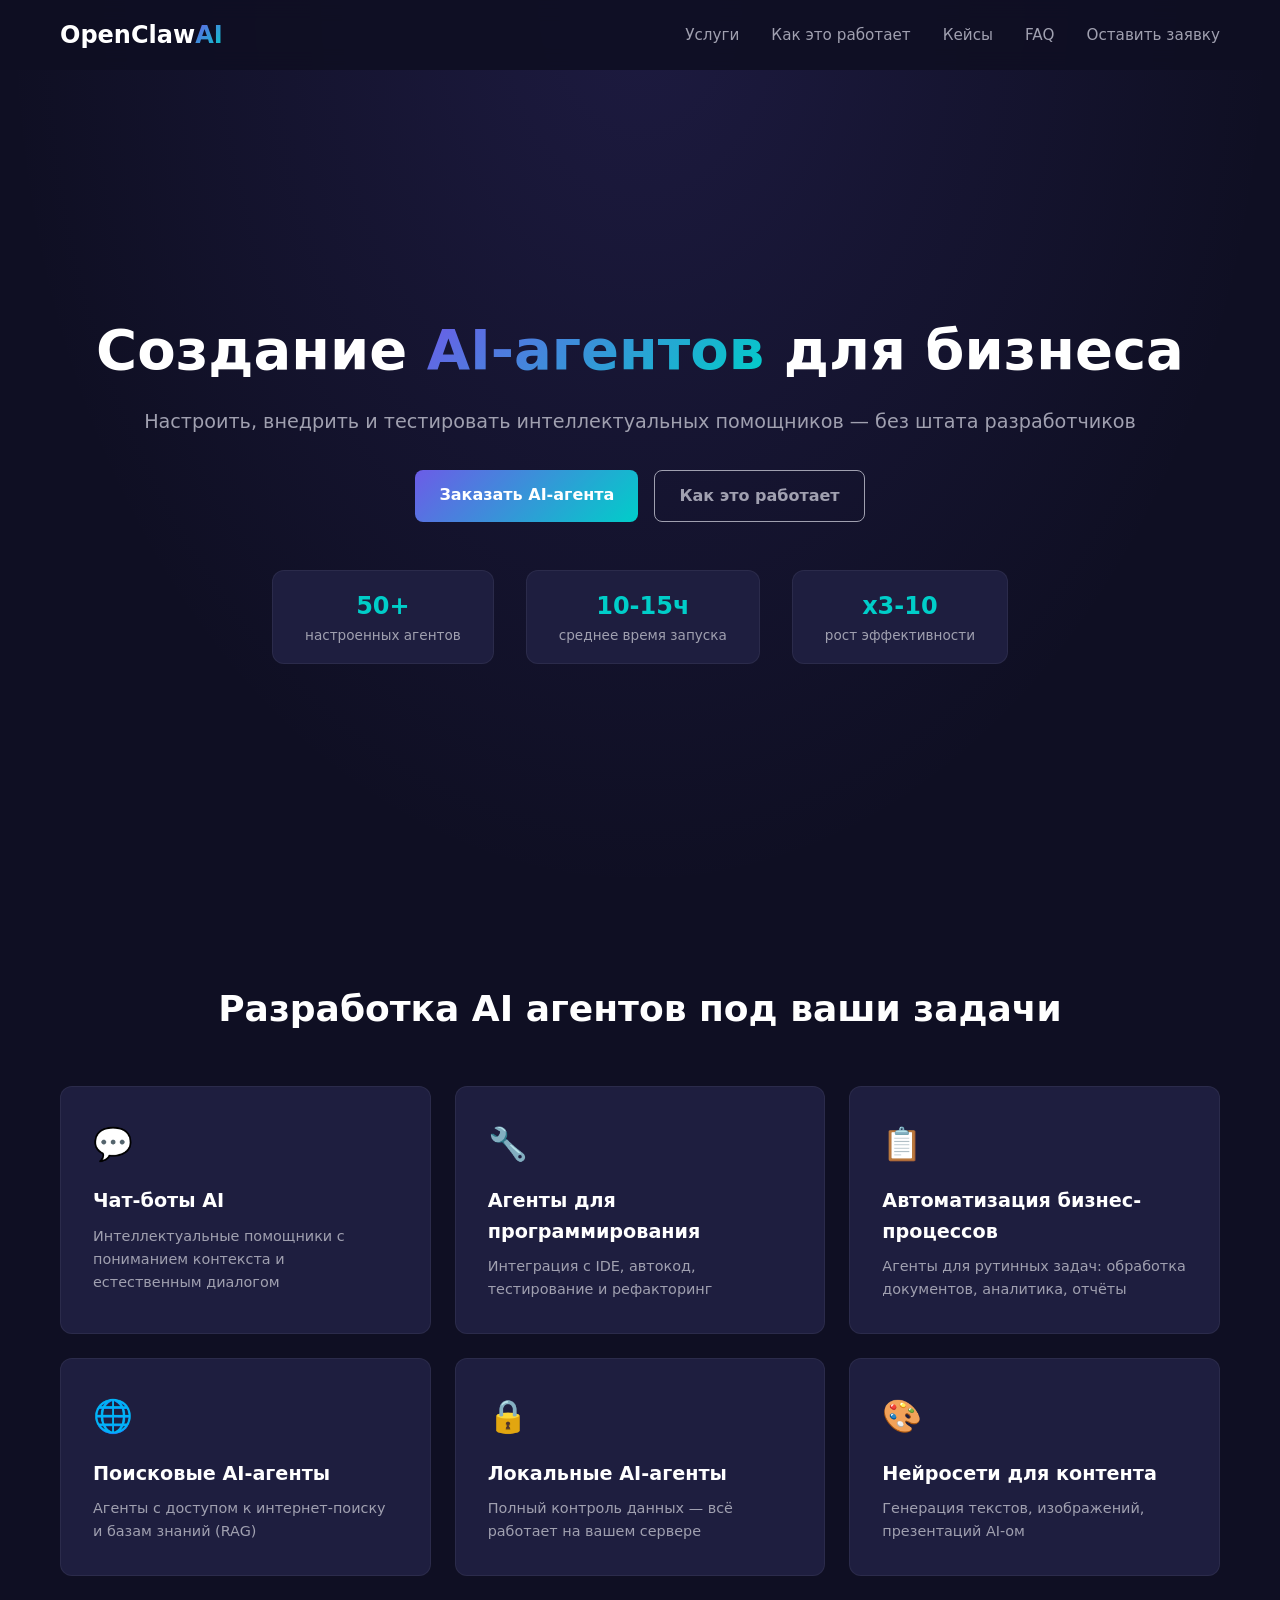
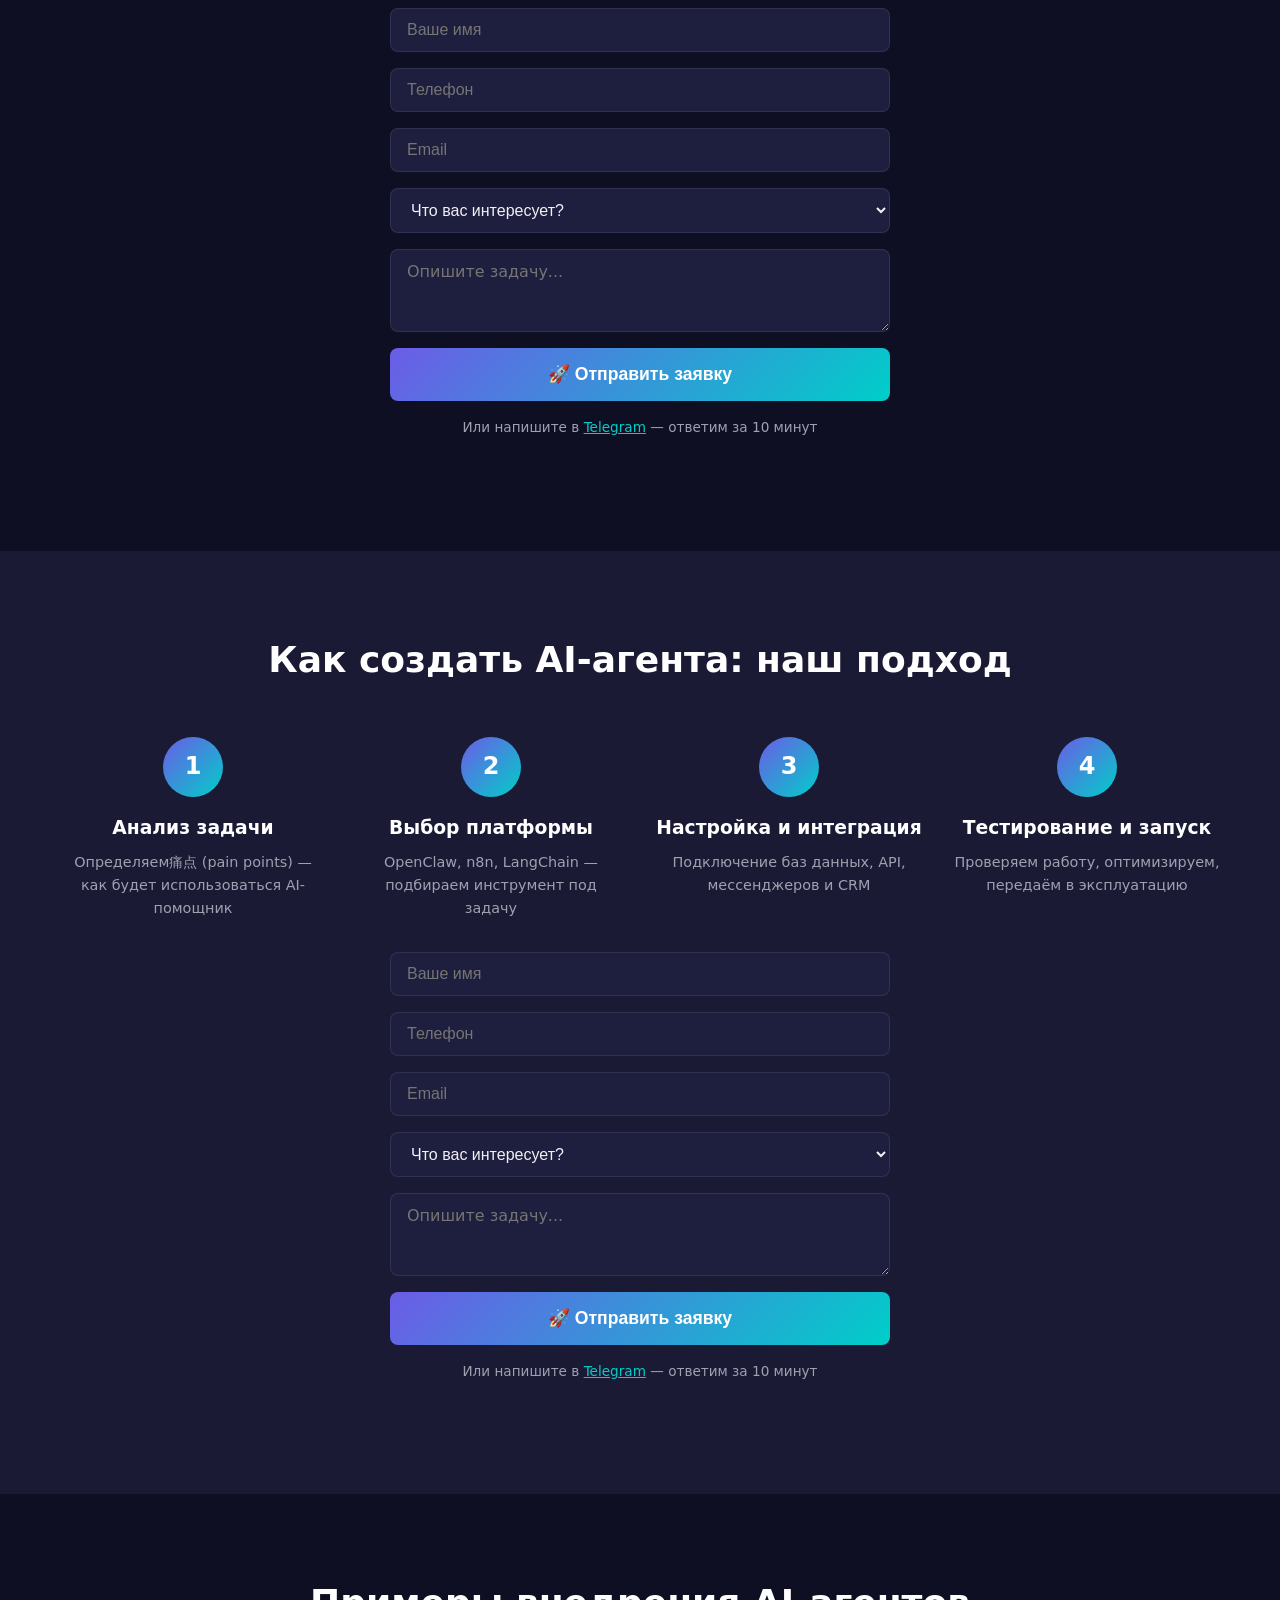
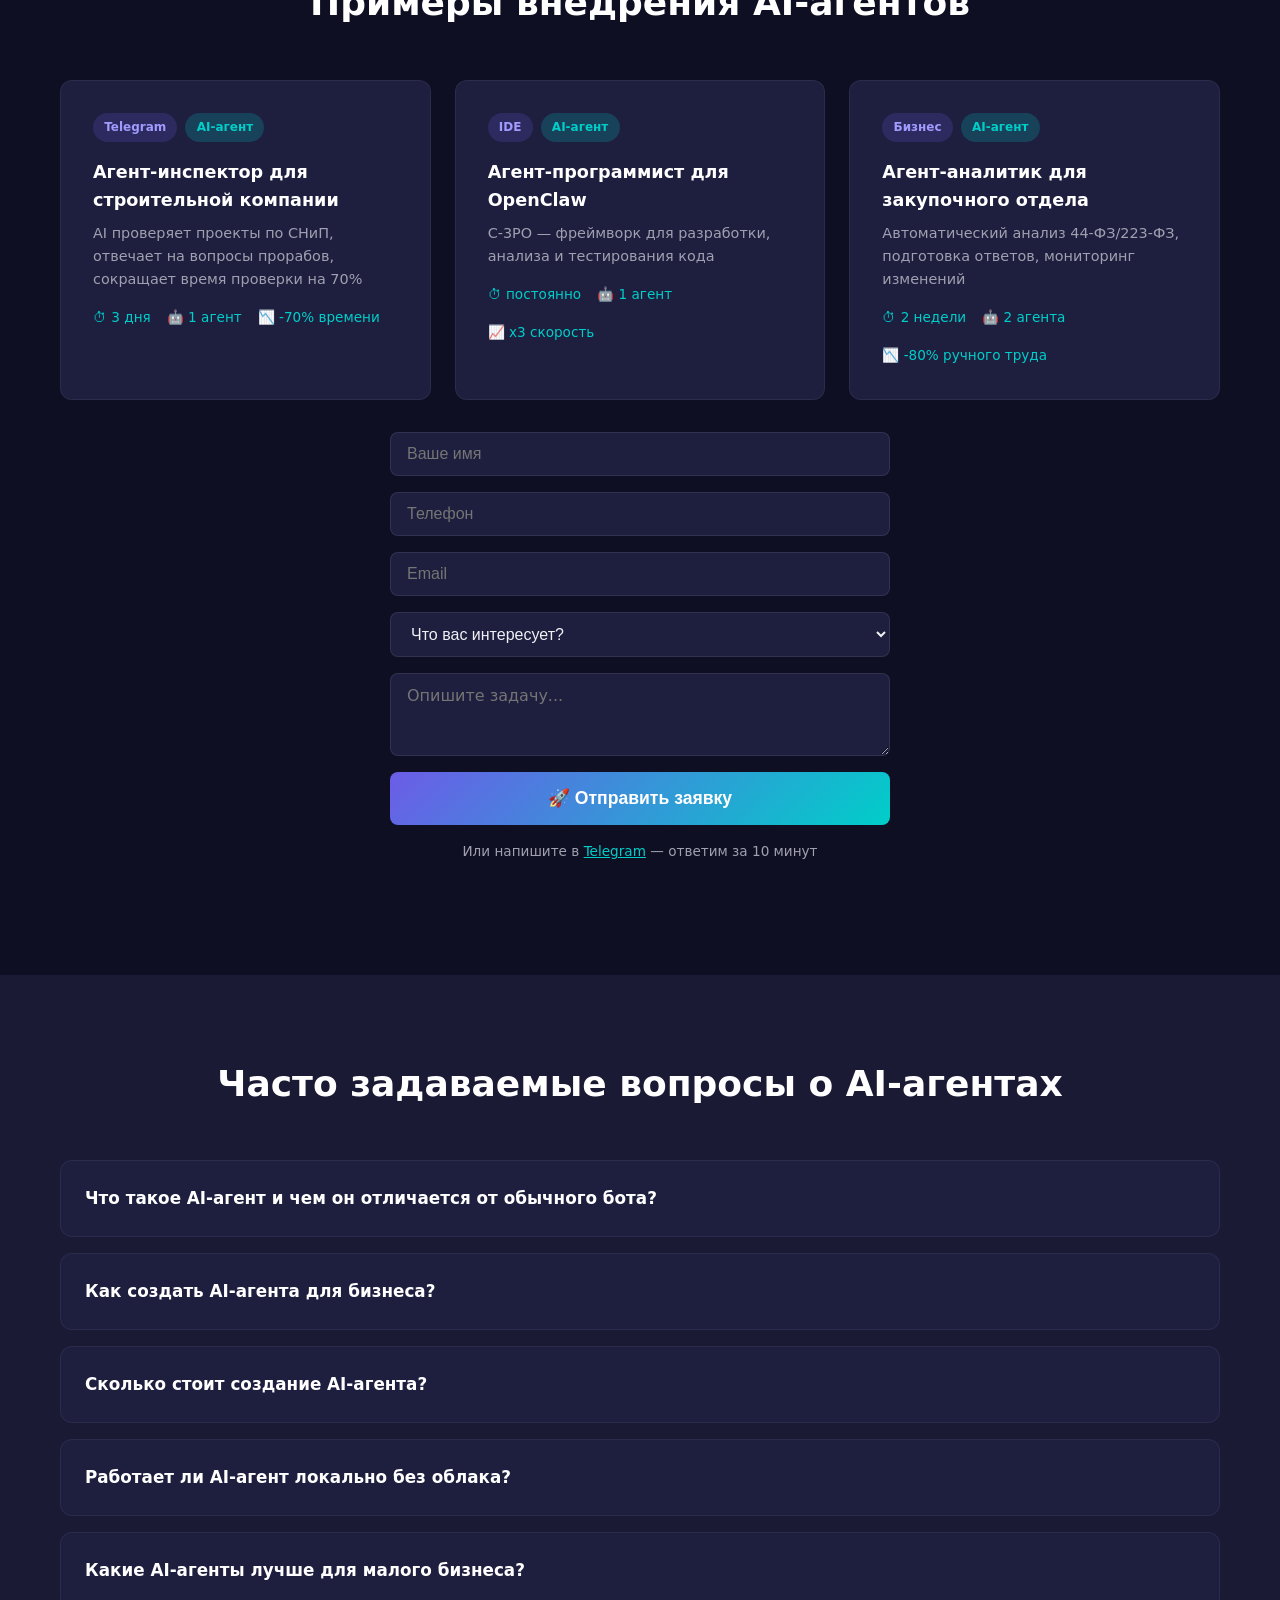
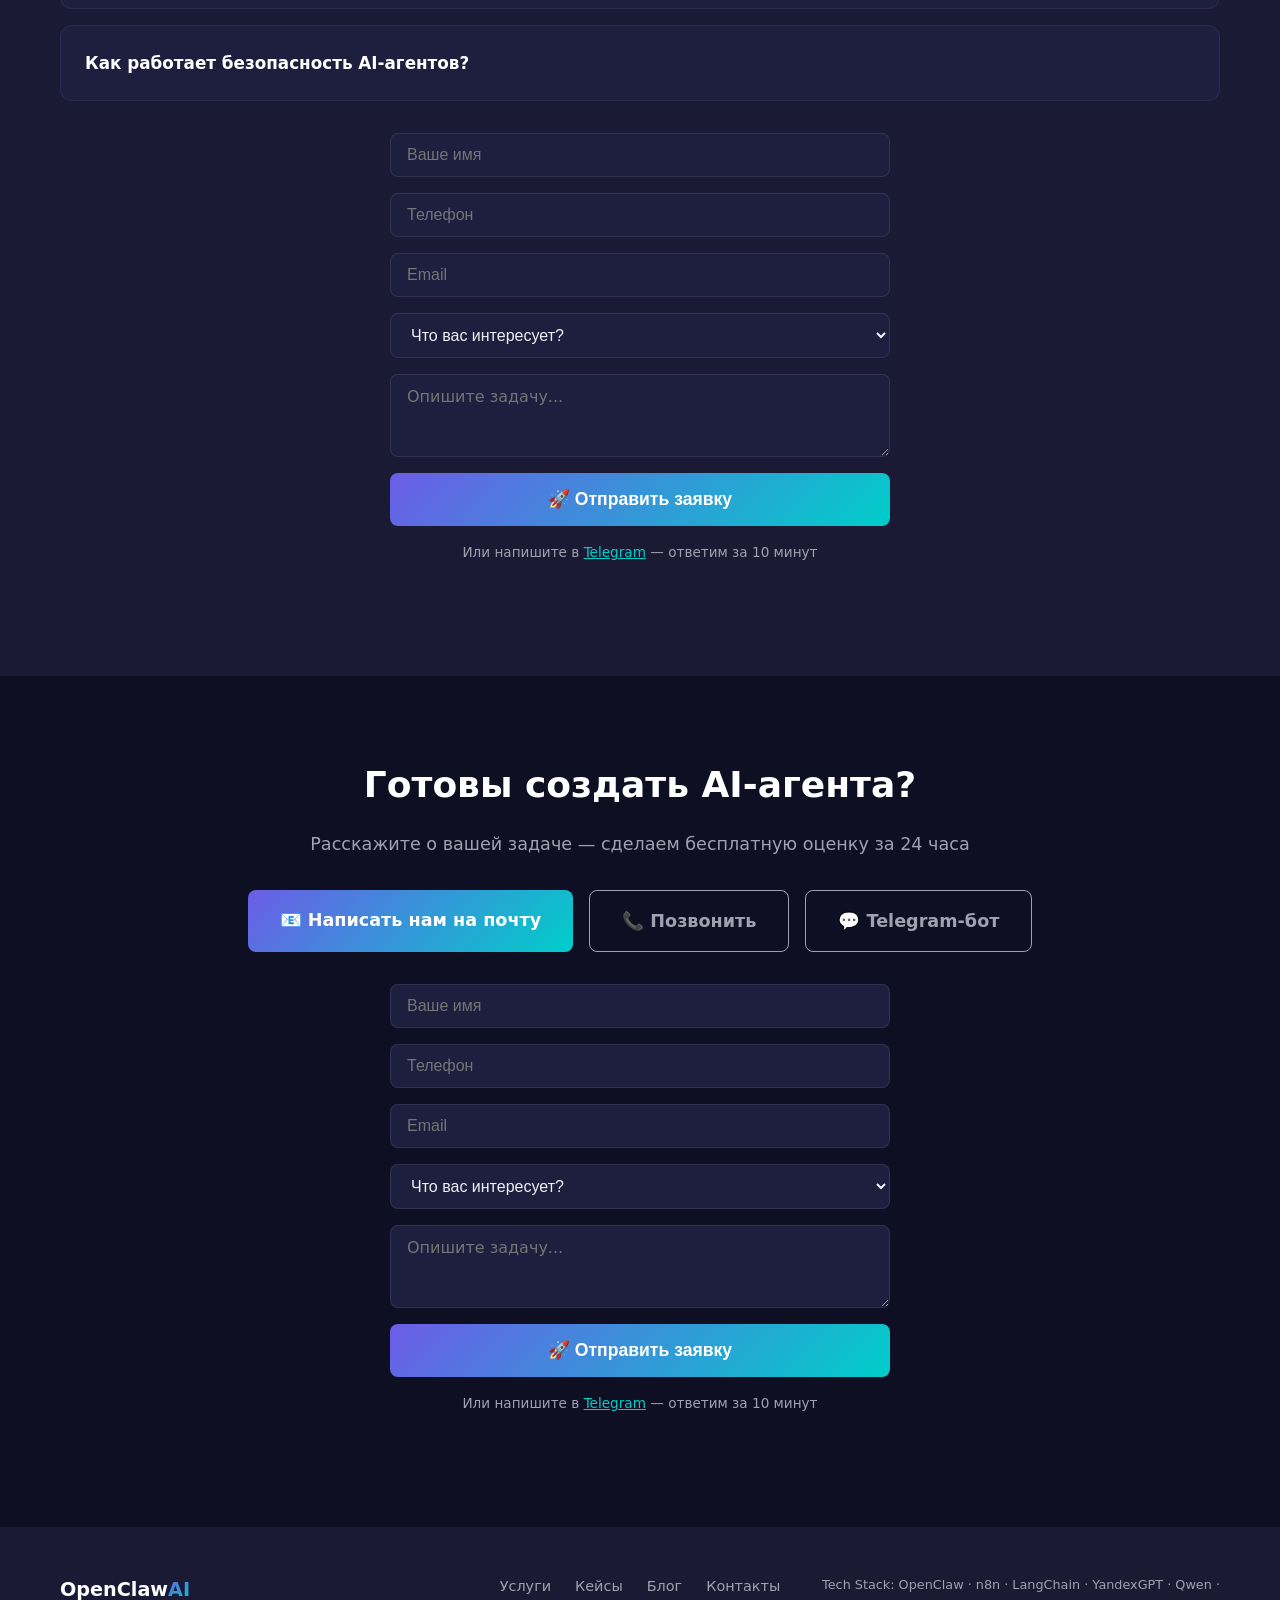
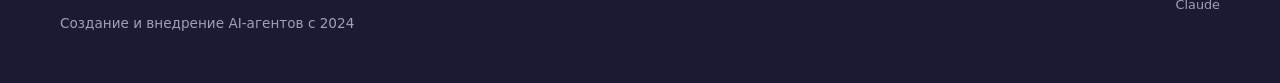
==== ai-agents/index.html @ 9d43ee9a "Initial commit: 2 лендинга на основе Wordstat - ai-agents/: лендинг по AI-агентам (10,718 запросов/м" ====
<!DOCTYPE html>
<html lang="ru">
<head>
    <meta charset="UTF-8">
    <meta name="viewport" content="width=device-width, initial-scale=1.0">
    <meta name="description" content="Создание AI-агентов для бизнеса: автоматизация, интеграция, нейросети. Узнайте, как создать AI-агента за 10 часов.">
    <meta name="keywords" content="ai агенты, создание ai агента, нейросети, автоматизация бизнеса, openclaw, llm, агентное программирование">
    <title>AI-Агенты: Создание, Настройка, Внедрение | OpenClaw Solutions</title>
    <link rel="stylesheet" href="style.css">
</head>
<!-- Wordstat-based landing page — Generated 2026-04-04 -->
<!-- Source: Yandex Wordstat API (фразы + региональный анализ) -->
<body>
    <!-- Header -->
    <header class="hero">
        <nav>
            <div class="container nav-flex">
                <a href="#" class="logo">OpenClaw<span class="accent">AI</span></a>
                <ul class="menu">
                    <li><a href="#services">Услуги</a></li>
                    <li><a href="#how-it-works">Как это работает</a></li>
                    <li><a href="#cases">Кейсы</a></li>
                    <li><a href="#faq">FAQ</a></li>
                    <li><a href="#contact" class="btn-cta">Оставить заявку</a></li>
                </ul>
            </div>
        </nav>
        <div class="container hero-content">
            <h1>Создание <span class="accent">AI-агентов</span> для бизнеса</h1>
            <p class="hero-sub">Настроить, внедрить и тестировать интеллектуальных помощников — без штата разработчиков</p>
            <div class="hero-actions">
                <a href="#contact" class="btn-primary">Заказать AI-агента</a>
                <a href="#how-it-works" class="btn-secondary">Как это работает</a>
            </div>
            <div class="hero-stats">
                <div class="stat">
                    <div class="stat-number">50+</div>
                    <div class="stat-label">настроенных агентов</div>
                </div>
                <div class="stat">
                    <div class="stat-number">10-15ч</div>
                    <div class="stat-label">среднее время запуска</div>
                </div>
                <div class="stat">
                    <div class="stat-number">x3-10</div>
                    <div class="stat-label">рост эффективности</div>
                </div>
            </div>
        </div>
    </header>

    <main>
        <section id="services" class="services">
            <div class="container">
                <h2>Разработка AI агентов под ваши задачи</h2>
                <div class="services-grid">
                    <div class="service-card">
                        <div class="service-icon">💬</div>
                        <h3>Чат-боты AI</h3>
                        <p>Интеллектуальные помощники с пониманием контекста и естественным диалогом</p>
                    </div>
                    <div class="service-card">
                        <div class="service-icon">🔧</div>
                        <h3>Агенты для программирования</h3>
                        <p>Интеграция с IDE, автокод, тестирование и рефакторинг</p>
                    </div>
                    <div class="service-card">
                        <div class="service-icon">📋</div>
                        <h3>Автоматизация бизнес-процессов</h3>
                        <p>Агенты для рутинных задач: обработка документов, аналитика, отчёты</p>
                    </div>
                    <div class="service-card">
                        <div class="service-icon">🌐</div>
                        <h3>Поисковые AI-агенты</h3>
                        <p>Агенты с доступом к интернет-поиску и базам знаний (RAG)</p>
                    </div>
                    <div class="service-card">
                        <div class="service-icon">🔒</div>
                        <h3>Локальные AI-агенты</h3>
                        <p>Полный контроль данных — всё работает на вашем сервере</p>
                    </div>
                    <div class="service-card">
                        <div class="service-icon">🎨</div>
                        <h3>Нейросети для контента</h3>
                        <p>Генерация текстов, изображений, презентаций AI-ом</p>
                    </div>
                </div>
            </div>
                        <div class="form-container">
                    <form class="contact-form" id="contactForm">
                        <input type="text" name="name" placeholder="Ваше имя" required>
                        <input type="tel" name="phone" placeholder="Телефон" required>
                        <input type="email" name="email" placeholder="Email">
                        <select name="service">
                            <option value="" disabled selected>Что вас интересует?</option>
                            <option>Чат-бот AI</option>
                            <option>Агент для программирования</option>
                            <option>Автоматизация</option>
                            <option>Локальный AI-агент</option>
                            <option>Нейросети для контента</option>
                            <option>Другое</option>
                        </select>
                        <textarea name="message" rows="3" placeholder="Опишите задачу..."></textarea>
                        <button type="submit" class="btn-primary btn-large" style="width:100%;border:none;cursor:pointer;">🚀 Отправить заявку</button>
                    </form>
                    <p style="text-align:center;margin-top:1rem;color:var(--gray);font-size:0.85rem;">Или напишите в <a href="https://t.me/vzmOpenClaw_Bot" style="color:var(--accent);">Telegram</a> — ответим за 10 минут</p>
                </div></section>

        <section id="how-it-works" class="steps">
            <div class="container">
                <h2>Как создать AI-агента: наш подход</h2>
                <div class="steps-grid">
                    <div class="step">
                        <div class="step-num">1</div>
                        <h3>Анализ задачи</h3>
                        <p>Определяем痛点 (pain points) — как будет использоваться AI-помощник</p>
                    </div>
                    <div class="step">
                        <div class="step-num">2</div>
                        <h3>Выбор платформы</h3>
                        <p>OpenClaw, n8n, LangChain — подбираем инструмент под задачу</p>
                    </div>
                    <div class="step">
                        <div class="step-num">3</div>
                        <h3>Настройка и интеграция</h3>
                        <p>Подключение баз данных, API, мессенджеров и CRM</p>
                    </div>
                    <div class="step">
                        <div class="step-num">4</div>
                        <h3>Тестирование и запуск</h3>
                        <p>Проверяем работу, оптимизируем, передаём в эксплуатацию</p>
                    </div>
                </div>
            </div>
                        <div class="form-container">
                    <form class="contact-form" id="contactForm">
                        <input type="text" name="name" placeholder="Ваше имя" required>
                        <input type="tel" name="phone" placeholder="Телефон" required>
                        <input type="email" name="email" placeholder="Email">
                        <select name="service">
                            <option value="" disabled selected>Что вас интересует?</option>
                            <option>Чат-бот AI</option>
                            <option>Агент для программирования</option>
                            <option>Автоматизация</option>
                            <option>Локальный AI-агент</option>
                            <option>Нейросети для контента</option>
                            <option>Другое</option>
                        </select>
                        <textarea name="message" rows="3" placeholder="Опишите задачу..."></textarea>
                        <button type="submit" class="btn-primary btn-large" style="width:100%;border:none;cursor:pointer;">🚀 Отправить заявку</button>
                    </form>
                    <p style="text-align:center;margin-top:1rem;color:var(--gray);font-size:0.85rem;">Или напишите в <a href="https://t.me/vzmOpenClaw_Bot" style="color:var(--accent);">Telegram</a> — ответим за 10 минут</p>
                </div></section>

        <section id="cases" class="cases">
            <div class="container">
                <h2>Примеры внедрения AI-агентов</h2>
                <div class="cases-grid">
                    <div class="case-card">
                        <div class="case-header">
                            <span class="badge badge-blue">Telegram</span>
                            <span class="badge badge-green">AI-агент</span>
                        </div>
                        <h3>Агент-инспектор для строительной компании</h3>
                        <p>AI проверяет проекты по СНиП, отвечает на вопросы прорабов, сокращает время проверки на 70%</p>
                        <div class="case-stats">
                            <span>⏱ 3 дня</span>
                            <span>🤖 1 агент</span>
                            <span>📉 -70% времени</span>
                        </div>
                    </div>
                    <div class="case-card">
                        <div class="case-header">
                            <span class="badge badge-blue">IDE</span>
                            <span class="badge badge-green">AI-агент</span>
                        </div>
                        <h3>Агент-программист для OpenClaw</h3>
                        <p>C-3PO — фреймворк для разработки, анализа и тестирования кода</p>
                        <div class="case-stats">
                            <span>⏱ постоянно</span>
                            <span>🤖 1 агент</span>
                            <span>📈 x3 скорость</span>
                        </div>
                    </div>
                    <div class="case-card">
                        <div class="case-header">
                            <span class="badge badge-blue">Бизнес</span>
                            <span class="badge badge-green">AI-агент</span>
                        </div>
                        <h3>Агент-аналитик для закупочного отдела</h3>
                        <p>Автоматический анализ 44-ФЗ/223-ФЗ, подготовка ответов, мониторинг изменений</p>
                        <div class="case-stats">
                            <span>⏱ 2 недели</span>
                            <span>🤖 2 агента</span>
                            <span>📉 -80% ручного труда</span>
                        </div>
                    </div>
                </div>
            </div>
                        <div class="form-container">
                    <form class="contact-form" id="contactForm">
                        <input type="text" name="name" placeholder="Ваше имя" required>
                        <input type="tel" name="phone" placeholder="Телефон" required>
                        <input type="email" name="email" placeholder="Email">
                        <select name="service">
                            <option value="" disabled selected>Что вас интересует?</option>
                            <option>Чат-бот AI</option>
                            <option>Агент для программирования</option>
                            <option>Автоматизация</option>
                            <option>Локальный AI-агент</option>
                            <option>Нейросети для контента</option>
                            <option>Другое</option>
                        </select>
                        <textarea name="message" rows="3" placeholder="Опишите задачу..."></textarea>
                        <button type="submit" class="btn-primary btn-large" style="width:100%;border:none;cursor:pointer;">🚀 Отправить заявку</button>
                    </form>
                    <p style="text-align:center;margin-top:1rem;color:var(--gray);font-size:0.85rem;">Или напишите в <a href="https://t.me/vzmOpenClaw_Bot" style="color:var(--accent);">Telegram</a> — ответим за 10 минут</p>
                </div></section>

        <section id="faq" class="faq">
            <div class="container">
                <h2>Часто задаваемые вопросы о AI-агентах</h2>
                <div class="faq-grid">
                    <details>
                        <summary>Что такое AI-агент и чем он отличается от обычного бота?</summary>
                        <p>AI-агент — это умная программа на основе нейросетей (LLM), которая не просто отвечает на команды, а понимает контекст, принимает решения и может выполнять цепочки задач самостоятельно.</p>
                    </details>
                    <details>
                        <summary>Как создать AI-агента для бизнеса?</summary>
                        <p>Мы начинаем с анализа вашей задачи, выбираем модель (YandexGPT, Qwen, Claude и др.), настраиваем интеграцию с вашими системами и тестируем перед запуском. Средний срок — от 3 дней до 2 недель.</p>
                    </details>
                    <details>
                        <summary>Сколько стоит создание AI-агента?</summary>
                        <p>Зависит от сложности: простой чат-бот — от 15 000 ₽, комплексная система с несколькими агентами — от 100 000 ₽. Мы делаем оценку бесплатно после анализа задачи.</p>
                    </details>
                    <details>
                        <summary>Работает ли AI-агент локально без облака?</summary>
                        <p>Да! Локальный AI-агент работает на вашем сервере. Все данные остаются у вас. Используются модели вроде Llama, Qwen или Mistral, работающие без интернета.</p>
                    </details>
                    <details>
                        <summary>Какие AI-агенты лучше для малого бизнеса?</summary>
                        <p>Для малого бизнеса лучше всего подходят: чат-боты (Telegram/WhatsApp), агенты для автоматизации отчётов, и AI-ассистенты для поддержки клиентов — всё это можно запустить за 1-3 дня.</p>
                    </details>
                    <details>
                        <summary>Как работает безопасность AI-агентов?</summary>
                        <p>Мы настраиваем контроль доступа, логирование, ограничение на использование внешних API и встроенные проверки безопасности. Для локальных агентов — данные полностью изолированы.</p>
                    </details>
                </div>
            </div>
                        <div class="form-container">
                    <form class="contact-form" id="contactForm">
                        <input type="text" name="name" placeholder="Ваше имя" required>
                        <input type="tel" name="phone" placeholder="Телефон" required>
                        <input type="email" name="email" placeholder="Email">
                        <select name="service">
                            <option value="" disabled selected>Что вас интересует?</option>
                            <option>Чат-бот AI</option>
                            <option>Агент для программирования</option>
                            <option>Автоматизация</option>
                            <option>Локальный AI-агент</option>
                            <option>Нейросети для контента</option>
                            <option>Другое</option>
                        </select>
                        <textarea name="message" rows="3" placeholder="Опишите задачу..."></textarea>
                        <button type="submit" class="btn-primary btn-large" style="width:100%;border:none;cursor:pointer;">🚀 Отправить заявку</button>
                    </form>
                    <p style="text-align:center;margin-top:1rem;color:var(--gray);font-size:0.85rem;">Или напишите в <a href="https://t.me/vzmOpenClaw_Bot" style="color:var(--accent);">Telegram</a> — ответим за 10 минут</p>
                </div></section>

        <!-- CTA Section -->
        <section id="contact" class="cta">
            <div class="container">
                <h2>Готовы создать AI-агента?</h2>
                <p>Расскажите о вашей задаче — сделаем бесплатную оценку за 24 часа</p>
                <div class="cta-actions">
                    <a href="mailto:contact@openclaw.ai" class="btn-primary btn-large">📧 Написать нам на почту</a>
                    <a href="tel:+79991234567" class="btn-secondary btn-large">📞 Позвонить</a>
                    <a href="https://t.me/your_bot" class="btn-secondary btn-large">💬 Telegram-бот</a>
                </div>
            </div>
                        <div class="form-container">
                    <form class="contact-form" id="contactForm">
                        <input type="text" name="name" placeholder="Ваше имя" required>
                        <input type="tel" name="phone" placeholder="Телефон" required>
                        <input type="email" name="email" placeholder="Email">
                        <select name="service">
                            <option value="" disabled selected>Что вас интересует?</option>
                            <option>Чат-бот AI</option>
                            <option>Агент для программирования</option>
                            <option>Автоматизация</option>
                            <option>Локальный AI-агент</option>
                            <option>Нейросети для контента</option>
                            <option>Другое</option>
                        </select>
                        <textarea name="message" rows="3" placeholder="Опишите задачу..."></textarea>
                        <button type="submit" class="btn-primary btn-large" style="width:100%;border:none;cursor:pointer;">🚀 Отправить заявку</button>
                    </form>
                    <p style="text-align:center;margin-top:1rem;color:var(--gray);font-size:0.85rem;">Или напишите в <a href="https://t.me/vzmOpenClaw_Bot" style="color:var(--accent);">Telegram</a> — ответим за 10 минут</p>
                </div></section>
    </main>

    <footer>
        <div class="container footer-content">
            <div class="footer-brand">
                <strong>OpenClaw<span class="accent">AI</span></strong>
                <p>Создание и внедрение AI-агентов с 2024</p>
            </div>
            <div class="footer-links">
                <a href="#">Услуги</a>
                <a href="#">Кейсы</a>
                <a href="#">Блог</a>
                <a href="#">Контакты</a>
            </div>
            <div class="footer-tech">
                <p>Tech Stack: OpenClaw · n8n · LangChain · YandexGPT · Qwen · Claude</p>
            </div>
        </div>
    </footer>
<script>
document.getElementById('contactForm').addEventListener('submit', function(e) {
    e.preventDefault();
    alert('✅ Заявка отправлена! Свяжемся в течение часа.');
    this.reset();
});
</script></body>
</html>
---- ai-agents/style.css ----
/* === AI-Agents Landing Styles === */
/* Generated: 2026-04-04 */

:root {
    --primary: #6c5ce7;
    --primary-dark: #5a4bd1;
    --accent: #00cec9;
    --accent-dark: #00b5b0;
    --dark: #0f0f23;
    --dark-lighter: #1a1a35;
    --dark-card: #1e1e3f;
    --gray: #a0a0b0;
    --light: #f0f0f5;
    --white: #ffffff;
    --gradient: linear-gradient(135deg, var(--primary), var(--accent));
    --radius: 12px;
    --shadow: 0 4px 20px rgba(0, 0, 0, 0.25);
}

* {
    margin: 0;
    padding: 0;
    box-sizing: border-box;
}

html {
    scroll-behavior: smooth;
}

body {
    font-family: 'Segoe UI', system-ui, -apple-system, sans-serif;
    background: var(--dark);
    color: var(--light);
    line-height: 1.6;
}

.container {
    max-width: 1200px;
    margin: 0 auto;
    padding: 0 20px;
}

.accent {
    background: var(--gradient);
    -webkit-background-clip: text;
    background-clip: text;
    -webkit-text-fill-color: transparent;
    background-clip: text;
}

/* === Navigation === */

nav {
    position: fixed;
    top: 0;
    width: 100%;
    background: rgba(15, 15, 35, 0.9);
    backdrop-filter: blur(10px);
    z-index: 1000;
    padding: 1rem 0;
}

.nav-flex {
    display: flex;
    align-items: center;
    justify-content: space-between;
}

.logo {
    font-size: 1.5rem;
    font-weight: bold;
    text-decoration: none;
    color: var(--white);
}

.menu {
    display: flex;
    list-style: none;
    gap: 2rem;
    align-items: center;
}

.menu a {
    color: var(--gray);
    text-decoration: none;
    transition: color 0.3s;
    font-size: 0.95rem;
}

.menu a:hover {
    color: var(--accent);
}

/* === Hero === */

.hero {
    min-height: 100vh;
    display: flex;
    align-items: center;
    background: radial-gradient(ellipse at top, rgba(108, 92, 231, 0.15), transparent 70%);
}

.hero-content {
    text-align: center;
    padding-top: 5rem;
}

.hero h1 {
    font-size: clamp(2rem, 5vw, 3.5rem);
    font-weight: 800;
    line-height: 1.2;
    margin-bottom: 1.5rem;
    color: var(--white);
}

.hero-sub {
    font-size: 1.2rem;
    color: var(--gray);
    margin-bottom: 2rem;
}

.hero-actions {
    display: flex;
    gap: 1rem;
    justify-content: center;
    flex-wrap: wrap;
    margin-bottom: 3rem;
}

.hero-stats {
    display: flex;
    gap: 2rem;
    justify-content: center;
    flex-wrap: wrap;
}

.stat {
    background: var(--dark-card);
    padding: 1rem 2rem;
    border-radius: var(--radius);
    border: 1px solid rgba(160, 160, 176, 0.1);
}

.stat-number {
    font-size: 1.5rem;
    font-weight: bold;
    color: var(--accent);
}

.stat-label {
    font-size: 0.85rem;
    color: var(--gray);
}

/* === Buttons === */

.btn-primary, .btn-secondary {
    display: inline-block;
    padding: 0.75rem 1.5rem;
    border-radius: 8px;
    text-decoration: none;
    font-weight: 600;
    transition: all 0.3s;
}

.btn-primary {
    background: var(--gradient);
    color: var(--white);
}

.btn-secondary {
    border: 1px solid var(--gray);
    color: var(--gray);
}

.btn-primary:hover, .btn-secondary:hover {
    transform: translateY(-2px);
    box-shadow: var(--shadow);
}

.btn-large {
    padding: 1rem 2rem;
    font-size: 1.1rem;
}

/* === Sections === */

section {
    padding: 5rem 0;
}

section h2 {
    font-size: clamp(1.5rem, 3vw, 2.25rem);
    font-weight: 700;
    color: var(--white);
    margin-bottom: 3rem;
    text-align: center;
}

/* === Services === */

.services-grid {
    display: grid;
    grid-template-columns: repeat(auto-fit, minmax(280px, 1fr));
    gap: 1.5rem;
}

.service-card {
    background: var(--dark-card);
    padding: 2rem;
    border-radius: var(--radius);
    border: 1px solid rgba(160, 160, 176, 0.1);
    transition: all 0.3s;
}

.service-card:hover {
    border-color: var(--accent);
    transform: translateY(-4px);
}

.service-icon {
    font-size: 2rem;
    margin-bottom: 1rem;
}

.service-card h3 {
    font-size: 1.2rem;
    color: var(--white);
    margin-bottom: 0.5rem;
}

.service-card p {
    color: var(--gray);
    font-size: 0.9rem;
}

/* === Steps === */

.steps {
    background: var(--dark-lighter);
}

.steps-grid {
    display: grid;
    grid-template-columns: repeat(auto-fit, minmax(240px, 1fr));
    gap: 2rem;
}

.step {
    text-align: center;
}

.step-num {
    width: 60px;
    height: 60px;
    background: var(--gradient);
    color: var(--white);
    font-size: 1.5rem;
    font-weight: 700;
    border-radius: 50%;
    display: flex;
    align-items: center;
    justify-content: center;
    margin: 0 auto 1rem;
}

.step h3 {
    color: var(--white);
    margin-bottom: 0.5rem;
}

.step p {
    color: var(--gray);
    font-size: 0.9rem;
}

/* === Cases === */

.cases-grid {
    display: grid;
    grid-template-columns: repeat(auto-fit, minmax(300px, 1fr));
    gap: 1.5rem;
}

.case-card {
    background: var(--dark-card);
    padding: 2rem;
    border-radius: var(--radius);
    border: 1px solid rgba(160, 160, 176, 0.1);
}

.case-header {
    display: flex;
    gap: 0.5rem;
    margin-bottom: 1rem;
}

.badge {
    padding: 0.3rem 0.7rem;
    border-radius: 50px;
    font-size: 0.75rem;
    font-weight: 600;
}

.badge-blue {
    background: rgba(108, 92, 231, 0.2);
    color: #a29bfe;
}

.badge-green {
    background: rgba(0, 206, 201, 0.2);
    color: #00cec9;
}

.case-card h3 {
    font-size: 1.1rem;
    color: var(--white);
    margin-bottom: 0.5rem;
}

.case-card p {
    color: var(--gray);
    font-size: 0.9rem;
    margin-bottom: 1rem;
}

.case-stats {
    display: flex;
    gap: 1rem;
    flex-wrap: wrap;
    font-size: 0.85rem;
    color: var(--accent);
}

/* === FAQ === */

.faq {
    background: var(--dark-lighter);
}

.faq-grid details {
    background: var(--dark-card);
    padding: 1.5rem;
    border-radius: var(--radius);
    border: 1px solid rgba(160, 160, 176, 0.1);
    margin-bottom: 1rem;
    cursor: pointer;
}

.faq-grid summary {
    cursor: pointer;
    color: var(--white);
    font-weight: 600;
    font-size: 1.05rem;
    list-style: none;
}

.faq-grid details[open] {
    border-color: var(--accent);
}

.faq-grid details[open] summary {
    color: var(--accent);
}

.faq-grid details p {
    margin-top: 1rem;
    color: var(--gray);
    line-height: 1.7;
}

/* === CTA === */

.cta {
    text-align: center;
}

.cta h2 {
    margin-bottom: 1rem;
}

.cta p {
    color: var(--gray);
    margin-bottom: 2rem;
    font-size: 1.1rem;
}

.cta-actions {
    display: flex;
    gap: 1rem;
    justify-content: center;
    flex-wrap: wrap;
}

/* === Footer === */

footer {
    background: var(--dark-lighter);
    padding: 3rem 0;
}

.footer-content {
    display: flex;
    justify-content: space-between;
    flex-wrap: wrap;
    gap: 2rem;
}

.footer-brand {
    flex: 1;
    min-width: 200px;
}

.footer-brand strong {
    font-size: 1.2rem;
    color: var(--white);
}

.footer-brand p {
    color: var(--gray);
    font-size: 0.85rem;
    margin-top: 0.5rem;
}

.footer-links {
    display: flex;
    gap: 1.5rem;
}

.footer-links a {
    color: var(--gray);
    text-decoration: none;
    font-size: 0.9rem;
    transition: color 0.3s;
}

.footer-links a:hover {
    color: var(--accent);
}

.footer-tech {
    flex: 1;
    min-width: 200px;
    text-align: right;
    color: var(--gray);
    font-size: 0.8rem;
}

/* === Responsive === */

@media (max-width: 768px) {
    .hero-stats {
        flex-direction: column;
        align-items: center;
        gap: 1rem;
    }
    
    .hero-actions {
        flex-direction: column;
        align-items: center;
        gap: 0.5rem;
    }
    
    .cta-actions {
        flex-direction: column;
        align-items: center;
    }
    
    .footer-content {
        flex-direction: column;
    }
    
    .footer-tech {
        text-align: left;
    }
}

/* === Contact Form === */
.form-container { max-width: 500px; margin: 2rem auto; }
.contact-form { display: flex; flex-direction: column; gap: 1rem; }
.contact-form input, .contact-form select, .contact-form textarea {
    width: 100%; padding: 0.75rem 1rem;
    background: var(--dark-card); border: 1px solid rgba(160,160,176,0.15);
    border-radius: 8px; color: var(--light); font-size: 1rem; outline: none;
    transition: border-color 0.3s;
}
.contact-form input:focus, .contact-form select:focus, .contact-form textarea:focus {
    border-color: var(--accent);
}
.contact-form select option { background: var(--dark-card); }
.contact-form textarea { resize: vertical; font-family: inherit; }
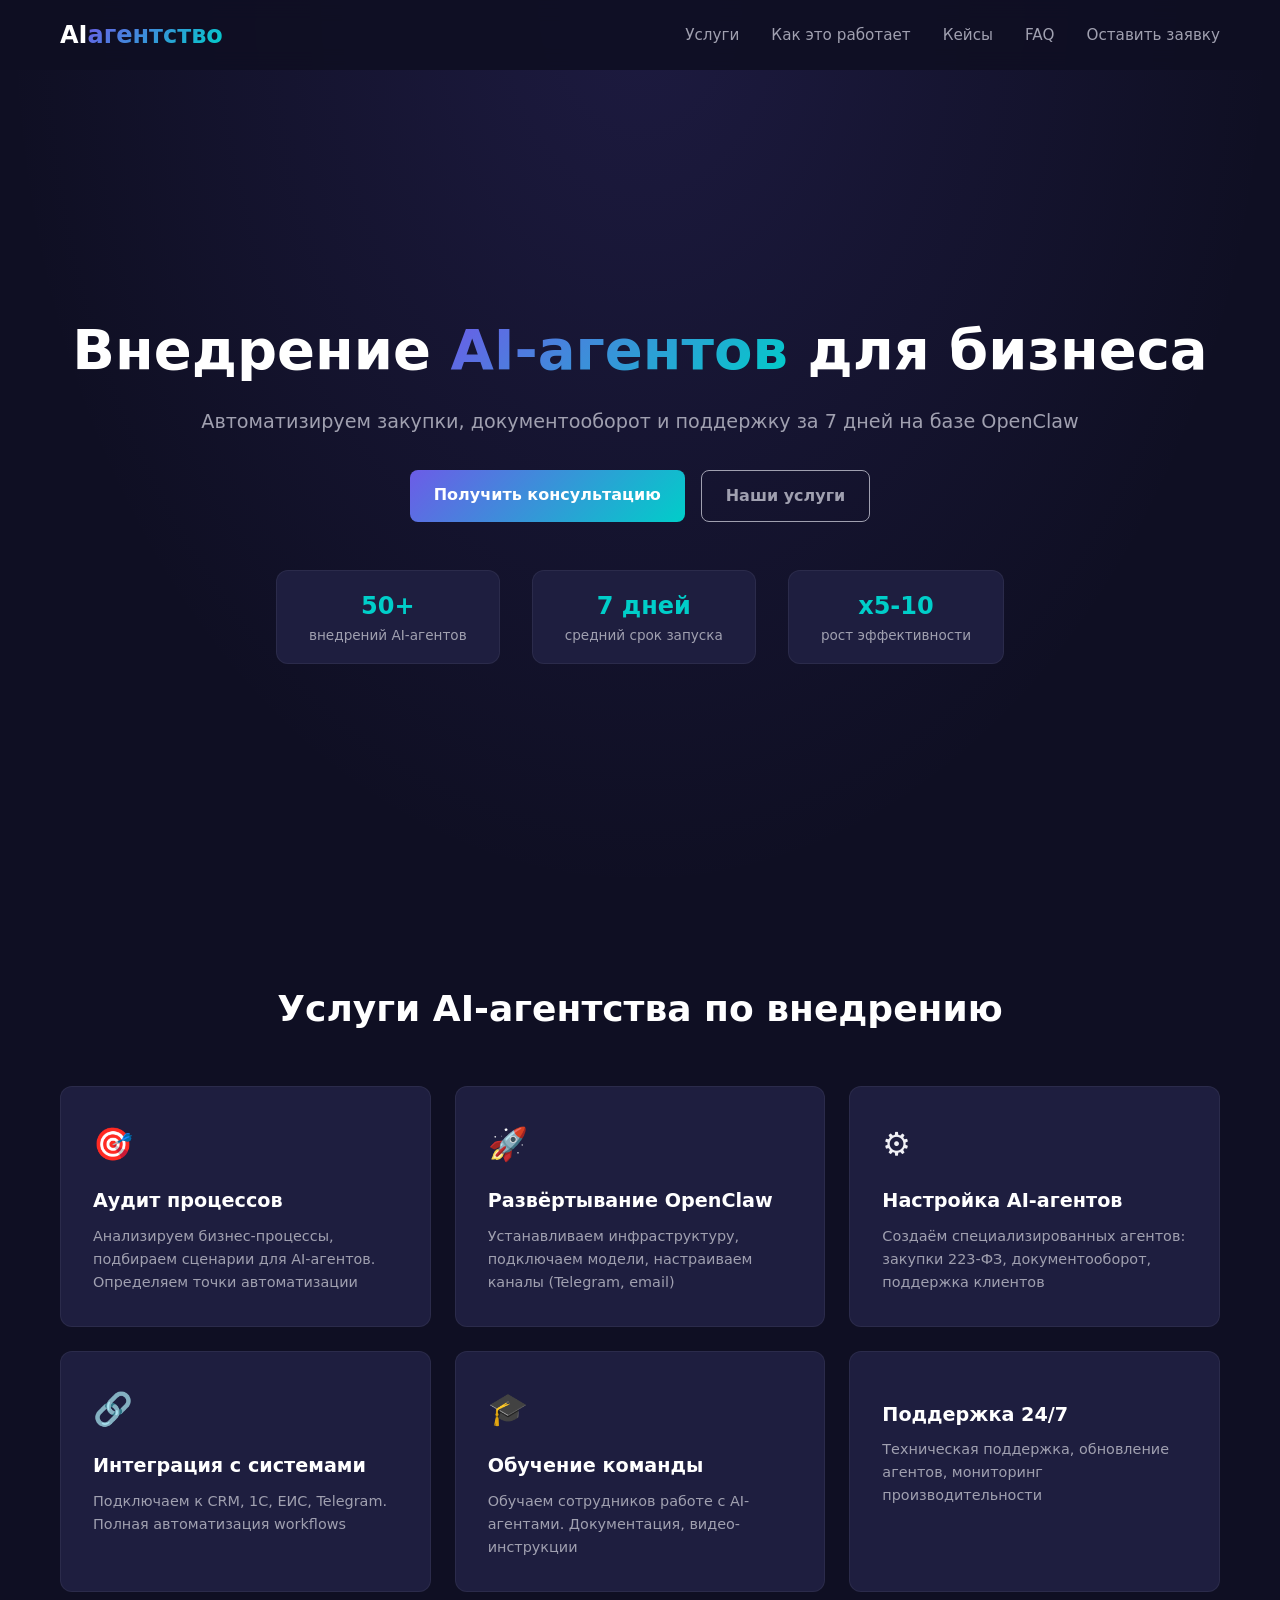
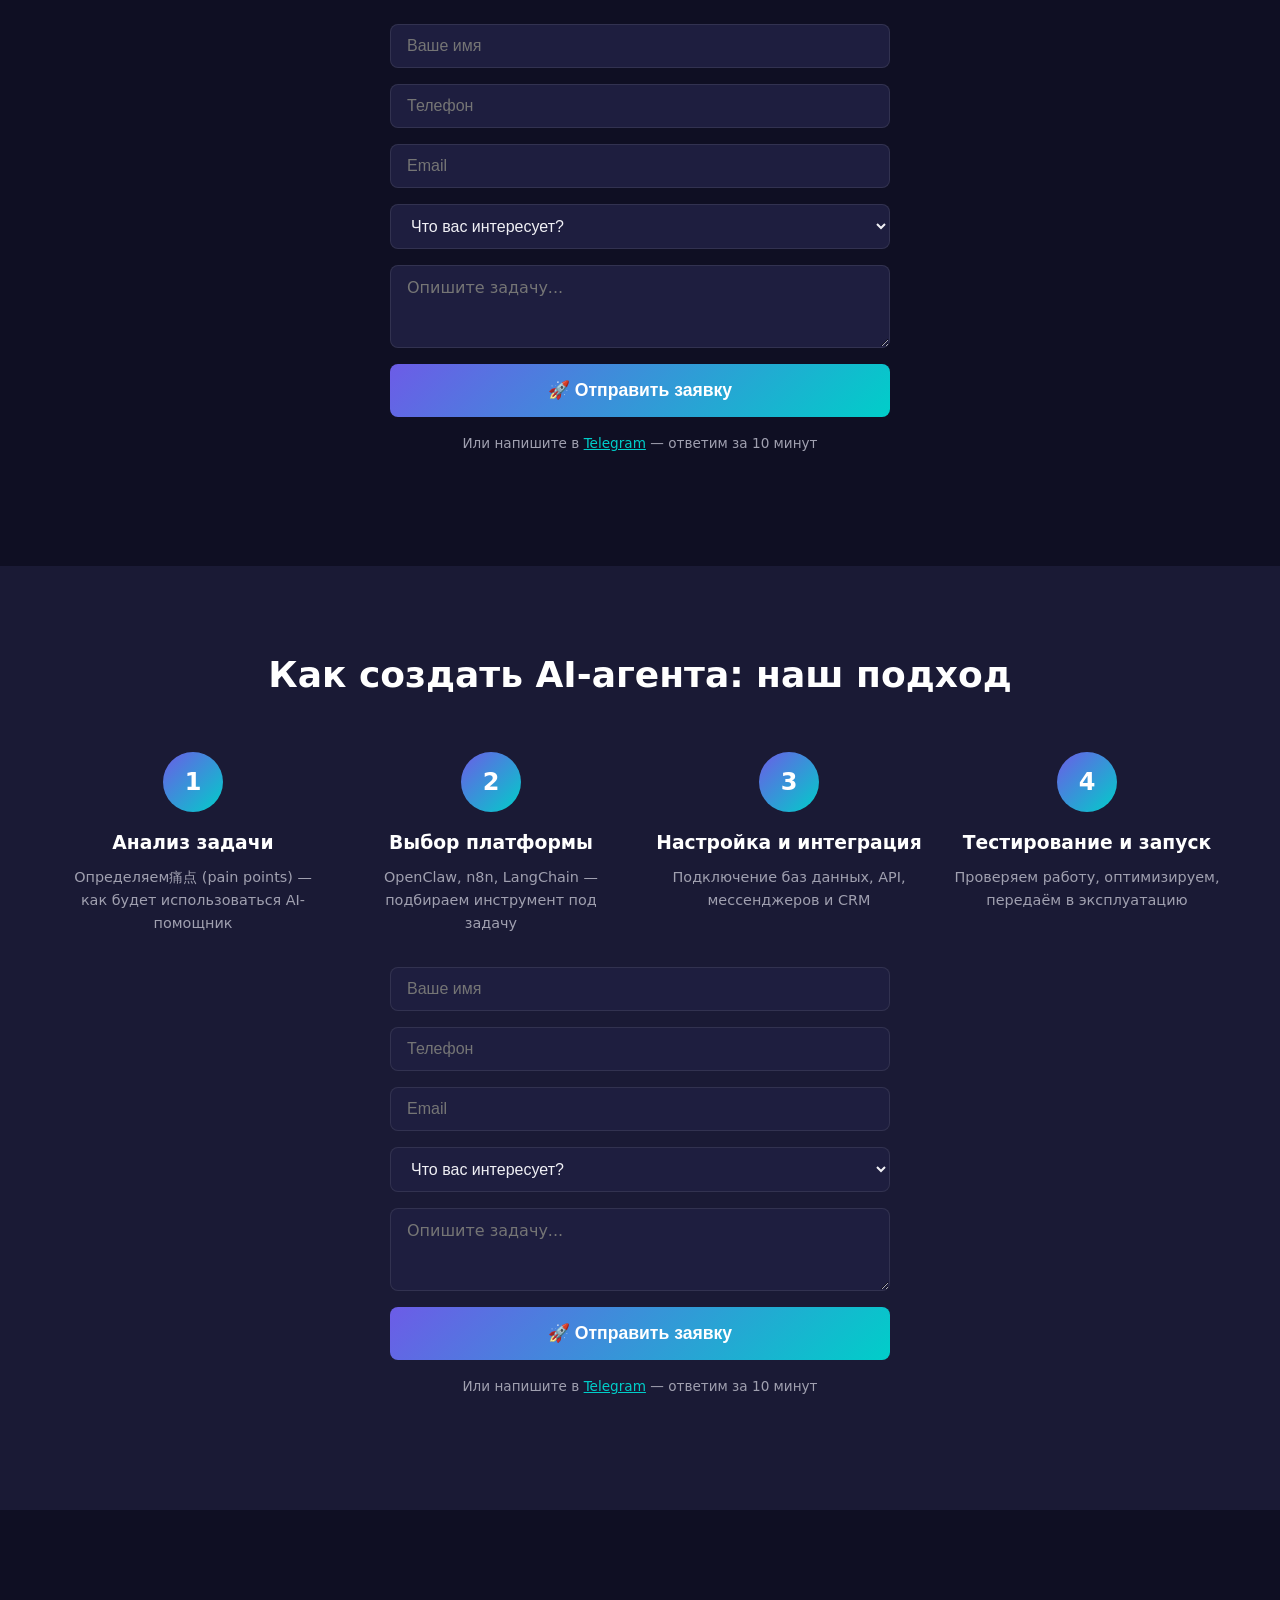
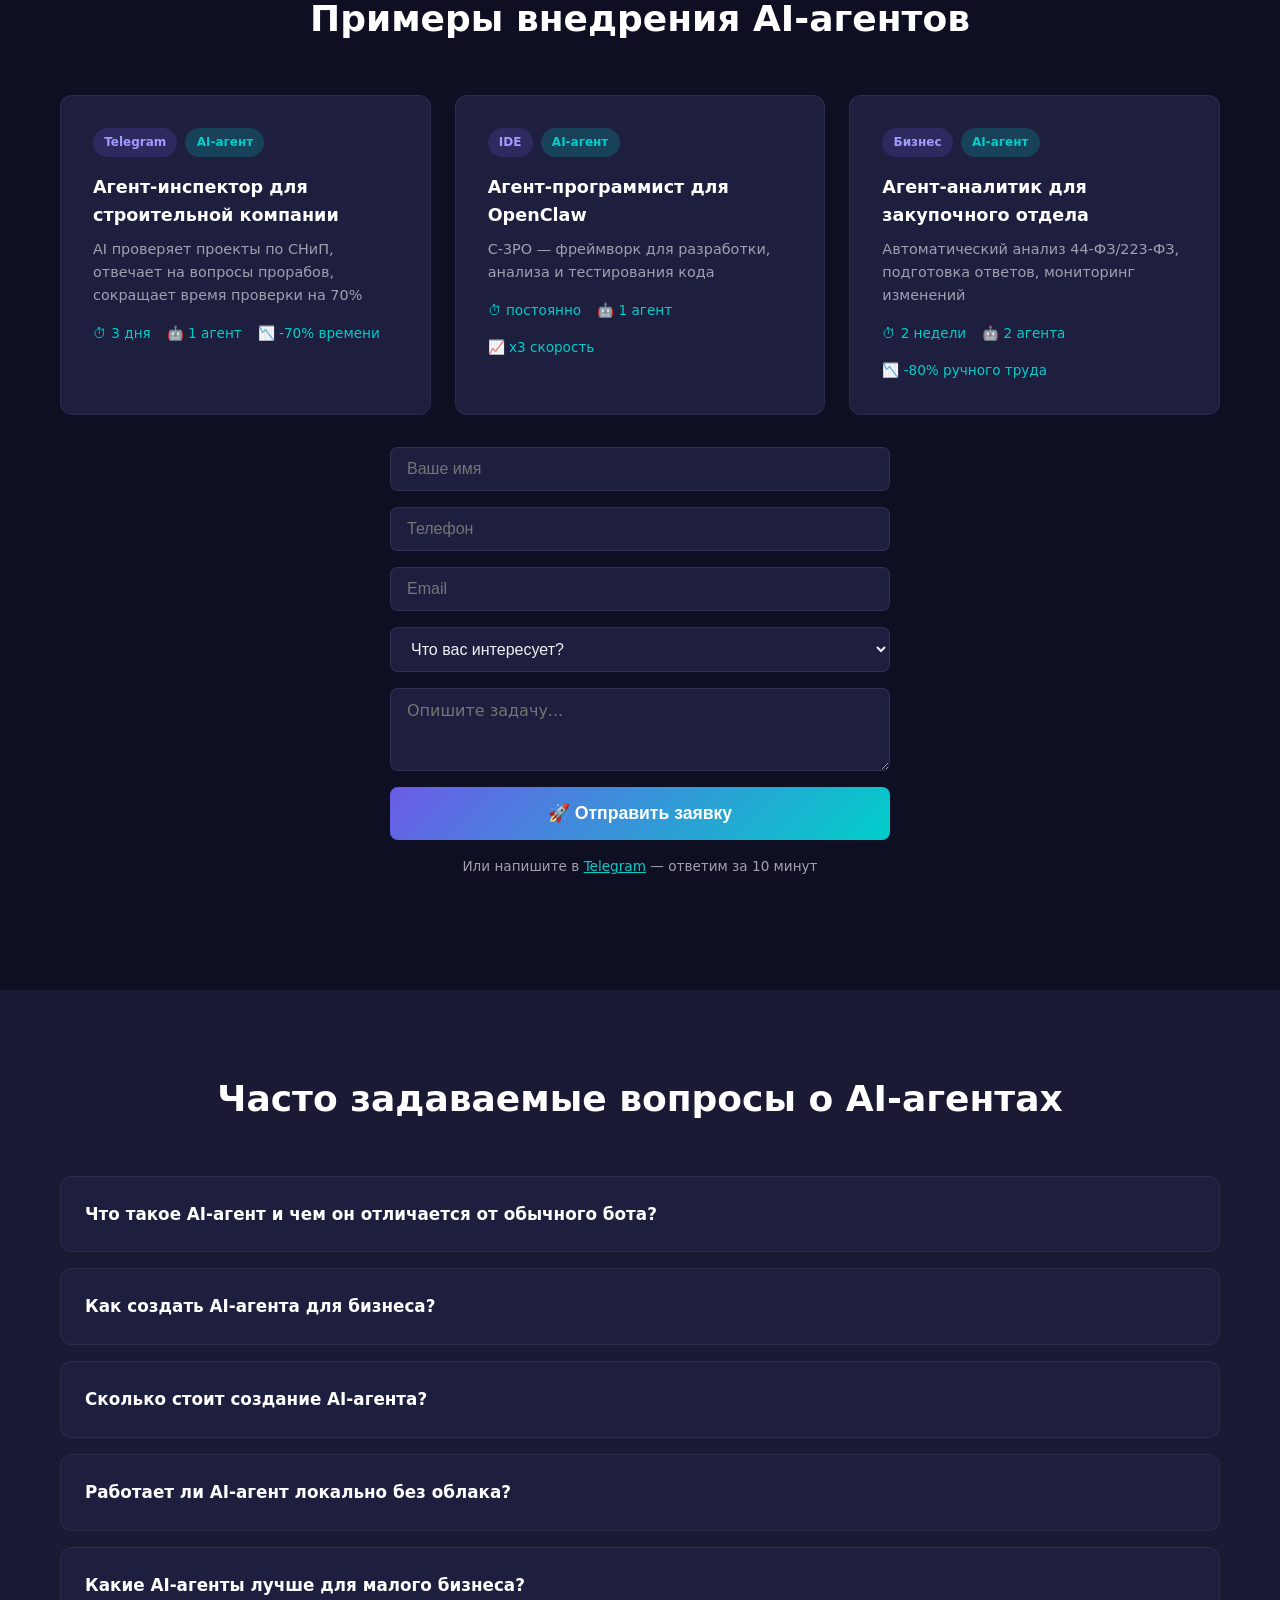
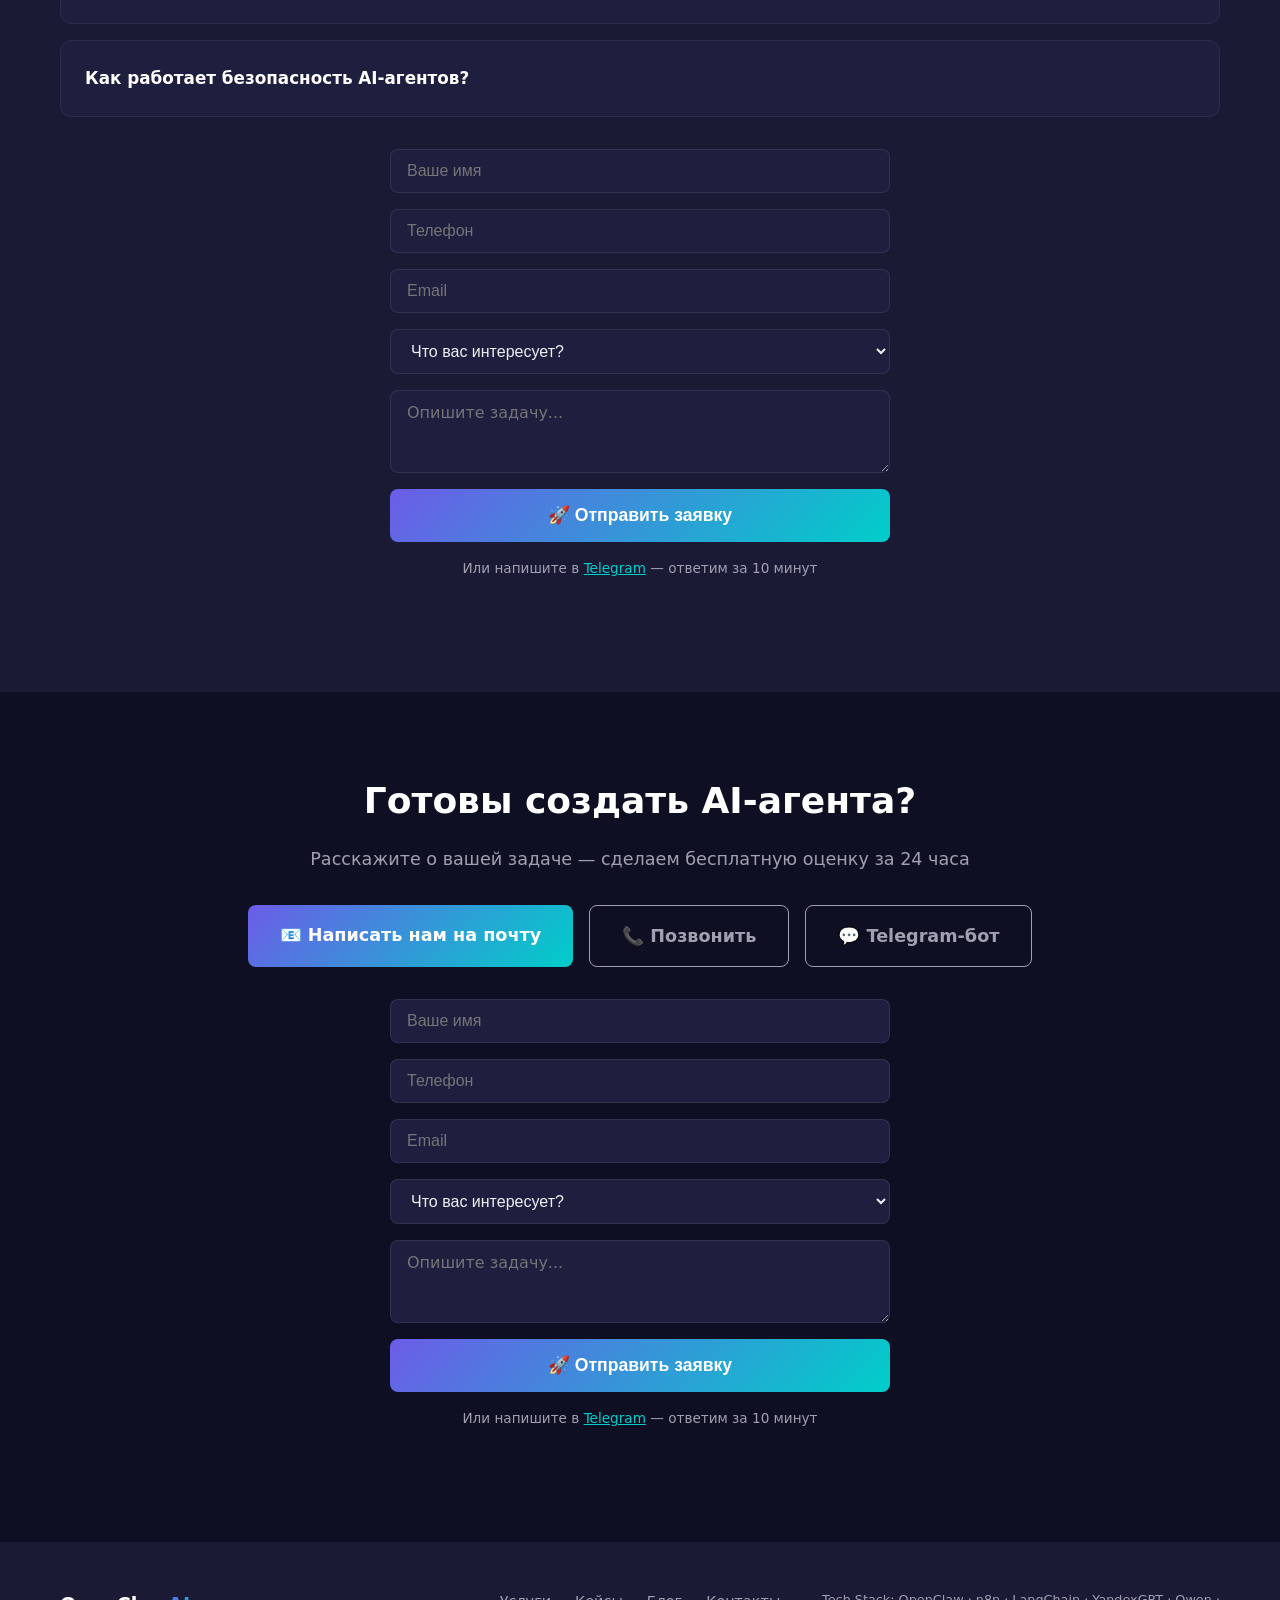
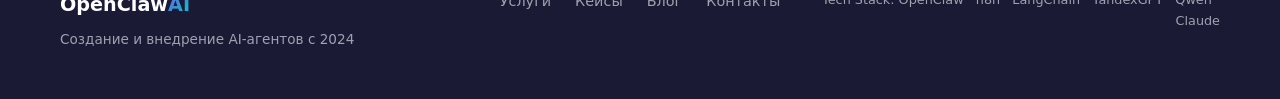
==== commit 077dcd05: "Update ai-agents landing - переделан под AI-агентство (услуги внедрения)" ====
--- a/ai-agents/index.html
+++ b/ai-agents/index.html
@@ -1,13 +1,26 @@
-<!DOCTYPE html>
+﻿<!DOCTYPE html>
 <html lang="ru">
 <head>
     <meta charset="UTF-8">
     <meta name="viewport" content="width=device-width, initial-scale=1.0">
-    <meta name="description" content="Создание AI-агентов для бизнеса: автоматизация, интеграция, нейросети. Узнайте, как создать AI-агента за 10 часов.">
-    <meta name="keywords" content="ai агенты, создание ai агента, нейросети, автоматизация бизнеса, openclaw, llm, агентное программирование">
-    <title>AI-Агенты: Создание, Настройка, Внедрение | OpenClaw Solutions</title>
+    <meta name="description" content="AI-агентство: внедряем AI-агентов для автоматизации бизнеса за 7 дней. Закупки, документооборот, поддержка на базе OpenClaw.">
+    <meta name="keywords" content="ai агенты для бизнеса, внедрение ai агентов, создание ai агента, разработка ai агентов, ai агент закупки, автоматизация закупок ai, openclaw настройка, ai агент для тендеров">
+    <title>AI-агентство — Внедрение AI-агентов для бизнеса | OpenClaw</title>
     <link rel="stylesheet" href="style.css">
 </head>
+<!-- Yandex.Metrika counter -->
+<script type="text/javascript">
+ (function(m,e,t,r,i,k,a){
+ m[i]=m[i]||function(){(m[i].a=m[i].a||[]).push(arguments)};
+ m[i].l=1*new Date();
+ for (var j = 0; j < document.scripts.length; j++) {if (document.scripts[j].src === r) { return; }}
+ k=e.createElement(t),a=e.getElementsByTagName(t)[0],k.async=1,k.src=r,a.parentNode.insertBefore(k,a)
+ })(window, document,'script','https://mc.yandex.ru/metrika/tag.js?id=108398747', 'ym');
+
+ ym(108398747, 'init', {ssr:true, webvisor:true, clickmap:true, ecommerce:"dataLayer", referrer: document.referrer, url: location.href, accurateTrackBounce:true, trackLinks:true});
+</script>
+<noscript><div><img src="https://mc.yandex.ru/watch/108398747" style="position:absolute; left:-9999px;" alt="" /></div></noscript>
+<!-- /Yandex.Metrika counter -->
 <!-- Wordstat-based landing page — Generated 2026-04-04 -->
 <!-- Source: Yandex Wordstat API (фразы + региональный анализ) -->
 <body>
@@ -15,7 +28,7 @@
     <header class="hero">
         <nav>
             <div class="container nav-flex">
-                <a href="#" class="logo">OpenClaw<span class="accent">AI</span></a>
+                <a href="#" class="logo">AI<span class="accent">агентство</span></a>
                 <ul class="menu">
                     <li><a href="#services">Услуги</a></li>
                     <li><a href="#how-it-works">Как это работает</a></li>
@@ -26,23 +39,23 @@
             </div>
         </nav>
         <div class="container hero-content">
-            <h1>Создание <span class="accent">AI-агентов</span> для бизнеса</h1>
-            <p class="hero-sub">Настроить, внедрить и тестировать интеллектуальных помощников — без штата разработчиков</p>
+            <h1>Внедрение <span class="accent">AI-агентов</span> для бизнеса</h1>
+            <p class="hero-sub">Автоматизируем закупки, документооборот и поддержку за 7 дней на базе OpenClaw</p>
             <div class="hero-actions">
-                <a href="#contact" class="btn-primary">Заказать AI-агента</a>
-                <a href="#how-it-works" class="btn-secondary">Как это работает</a>
+                <a href="#contact" class="btn-primary">Получить консультацию</a>
+                <a href="#services" class="btn-secondary">Наши услуги</a>
             </div>
             <div class="hero-stats">
                 <div class="stat">
                     <div class="stat-number">50+</div>
-                    <div class="stat-label">настроенных агентов</div>
+                    <div class="stat-label">внедрений AI-агентов</div>
                 </div>
                 <div class="stat">
-                    <div class="stat-number">10-15ч</div>
-                    <div class="stat-label">среднее время запуска</div>
+                    <div class="stat-number">7 дней</div>
+                    <div class="stat-label">средний срок запуска</div>
                 </div>
                 <div class="stat">
-                    <div class="stat-number">x3-10</div>
+                    <div class="stat-number">x5-10</div>
                     <div class="stat-label">рост эффективности</div>
                 </div>
             </div>
@@ -52,37 +65,33 @@
     <main>
         <section id="services" class="services">
             <div class="container">
-                <h2>Разработка AI агентов под ваши задачи</h2>
+                <h2>Услуги AI-агентства по внедрению</h2>
                 <div class="services-grid">
                     <div class="service-card">
-                        <div class="service-icon">💬</div>
-                        <h3>Чат-боты AI</h3>
-                        <p>Интеллектуальные помощники с пониманием контекста и естественным диалогом</p>
-                    </div>
-                    <div class="service-card">
-                        <div class="service-icon">🔧</div>
-                        <h3>Агенты для программирования</h3>
-                        <p>Интеграция с IDE, автокод, тестирование и рефакторинг</p>
-                    </div>
-                    <div class="service-card">
-                        <div class="service-icon">📋</div>
-                        <h3>Автоматизация бизнес-процессов</h3>
-                        <p>Агенты для рутинных задач: обработка документов, аналитика, отчёты</p>
-                    </div>
-                    <div class="service-card">
-                        <div class="service-icon">🌐</div>
-                        <h3>Поисковые AI-агенты</h3>
-                        <p>Агенты с доступом к интернет-поиску и базам знаний (RAG)</p>
-                    </div>
-                    <div class="service-card">
-                        <div class="service-icon">🔒</div>
-                        <h3>Локальные AI-агенты</h3>
-                        <p>Полный контроль данных — всё работает на вашем сервере</p>
-                    </div>
-                    <div class="service-card">
-                        <div class="service-icon">🎨</div>
-                        <h3>Нейросети для контента</h3>
-                        <p>Генерация текстов, изображений, презентаций AI-ом</p>
+                        <div class="service-icon">🎯</div><h3>Аудит процессов</h3><p>Анализируем бизнес-процессы, подбираем сценарии для AI-агентов. Определяем точки автоматизации</p>
+                    </div>
+                    <div class="service-card">
+                        <div class="service-icon">🚀</div><h3>Развёртывание OpenClaw</h3><p>Устанавливаем инфраструктуру, подключаем модели, настраиваем каналы (Telegram, email)</p>
+                    </div>
+                    <div class="service-card">
+                        <div class="service-icon">⚙️</div>
+                        <h3>Настройка AI-агентов</h3>
+                        <p>Создаём специализированных агентов: закупки 223-ФЗ, документооборот, поддержка клиентов</p>
+                    </div>
+                    <div class="service-card">
+                        <div class="service-icon">🔗</div>
+                        <h3>Интеграция с системами</h3>
+                        <p>Подключаем к CRM, 1С, ЕИС, Telegram. Полная автоматизация workflows</p>
+                    </div>
+                    <div class="service-card">
+                        <div class="service-icon">🎓</div>
+                        <h3>Обучение команды</h3>
+                        <p>Обучаем сотрудников работе с AI-агентами. Документация, видео-инструкции</p>
+                    </div>
+                    <div class="service-card">
+                        <div class="service-icon"></div>
+                        <h3>Поддержка 24/7</h3>
+                        <p>Техническая поддержка, обновление агентов, мониторинг производительности</p>
                     </div>
                 </div>
             </div>
@@ -324,3 +333,5 @@
 });
 </script></body>
 </html>
+
+
